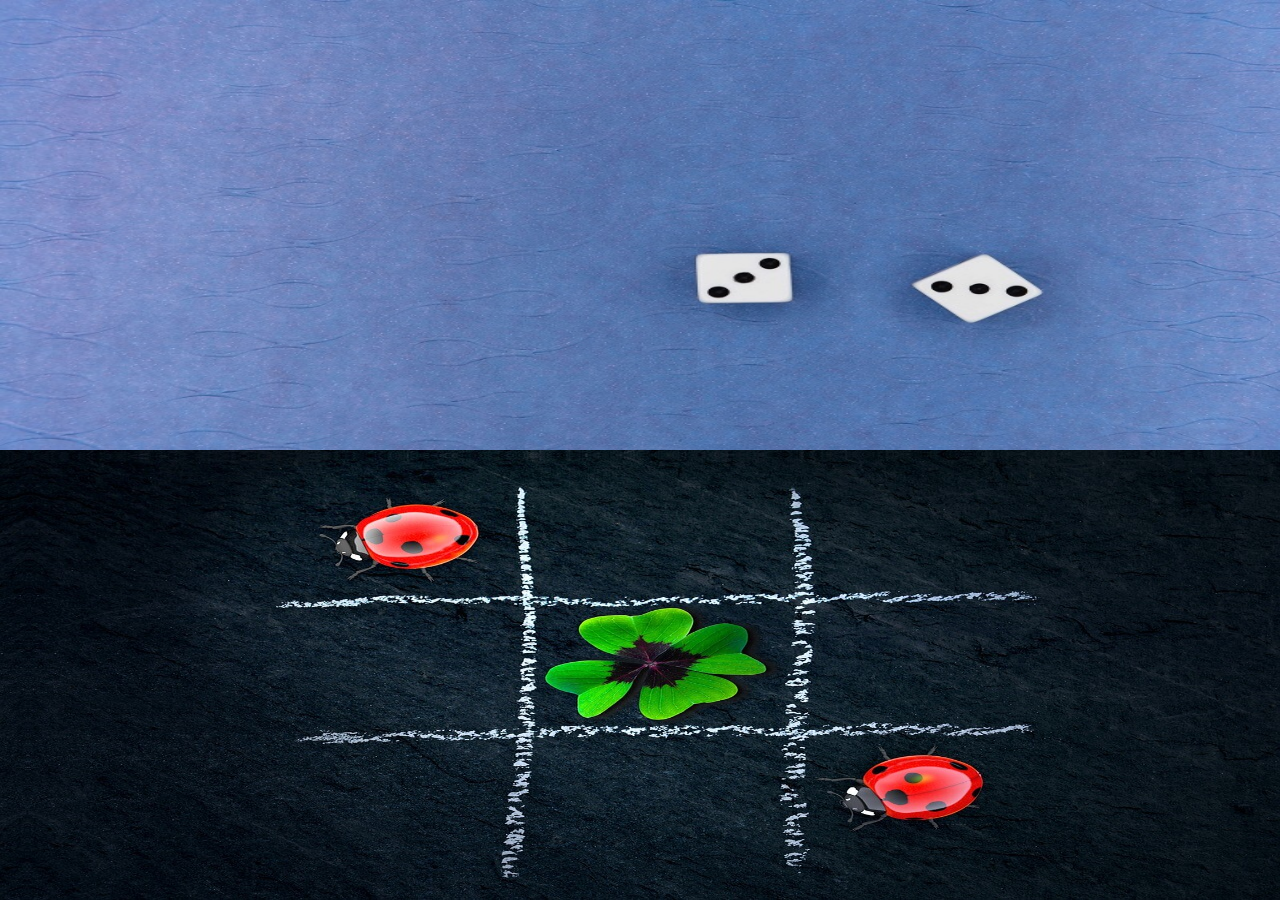
==== index.html @ f4e2a6a8 "Initial commit" ====
<!DOCTYPE html>
<html lang="en">
<head>
    <meta charset="UTF-8">
    <title>Simple but Nice</title>
    <link rel="stylesheet" href="styles.css">
</head>
<body>

<div id="container">
    <div id="randominium">
        <a href="randominium/index.html"><img src="img/randominium.jpg" alt="randominium"></a>
    </div>
    <div id="tictactoe">
        <a href="ttt/index.html"><img src="img/tic-tac-toe.jpg" alt="ttt"></a>
    </div>
</div>

</body>
</html>
---- styles.css ----
body {
    margin: 0;
    padding: 0;
    overflow: hidden;
}
#container {
    display: flex;
    flex-direction: column;
    height: 100vh;
}

#randominium, #tictactoe {
    height: 50vh;
}

img {
    width: 100%;
    height: 100%;
    margin: 0;
    padding: 0;
}
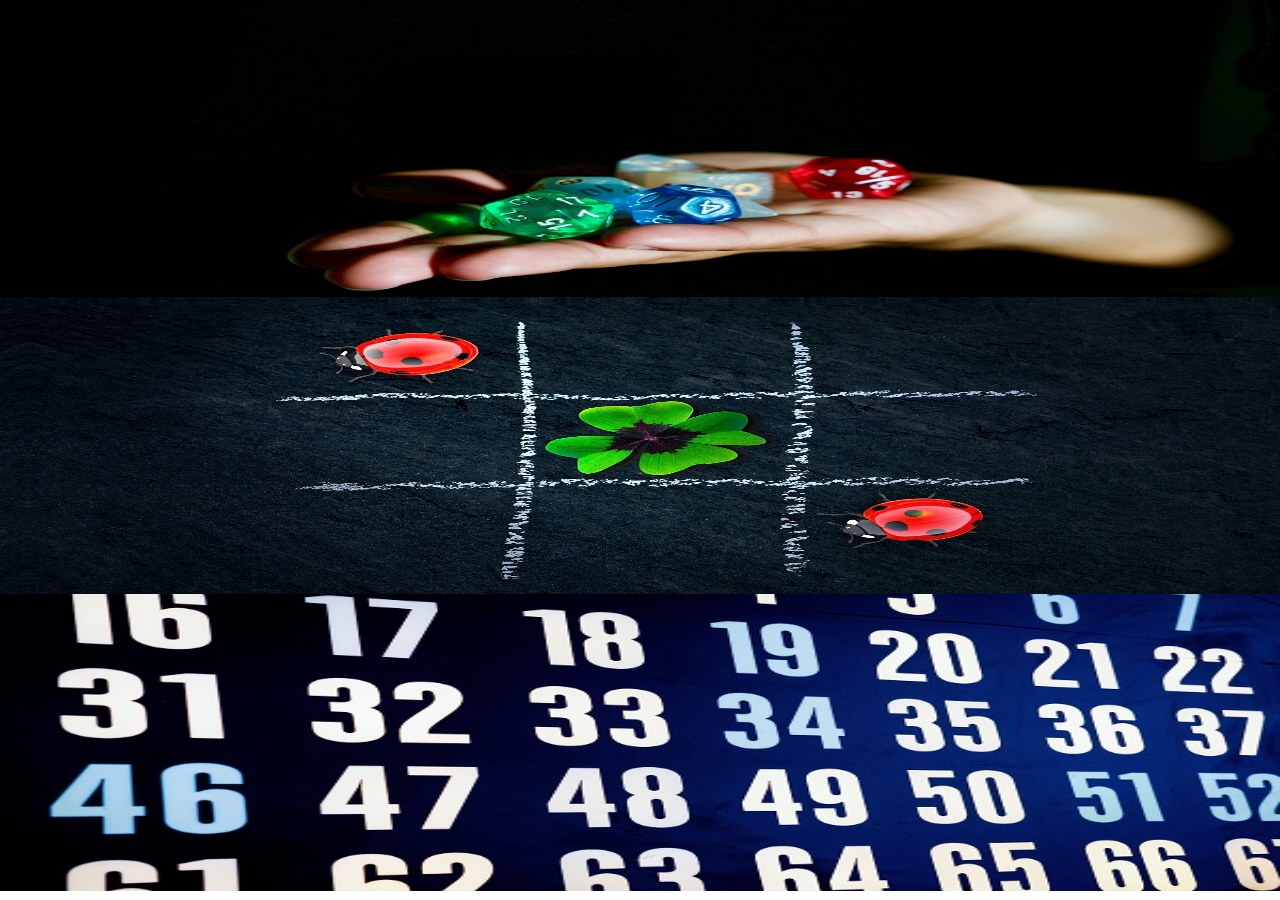
==== commit cf7e38b7: "Add FizzBuzz game" ====
--- a/index.html
+++ b/index.html
@@ -14,6 +14,9 @@
     <div id="tictactoe">
         <a href="ttt/index.html"><img src="img/tic-tac-toe.jpg" alt="ttt"></a>
     </div>
+    <div id="fizzbuzz">
+        <a href="FizzBuzz/index.html"><img src="img/fizzbuzz.jpg" alt="ttt"></a>
+    </div>
 </div>
 
 </body>
--- a/styles.css
+++ b/styles.css
@@ -9,8 +9,8 @@
     height: 100vh;
 }
 
-#randominium, #tictactoe {
-    height: 50vh;
+#randominium, #tictactoe, #fizzbuzz {
+    height: 33vh;
 }
 
 img {
